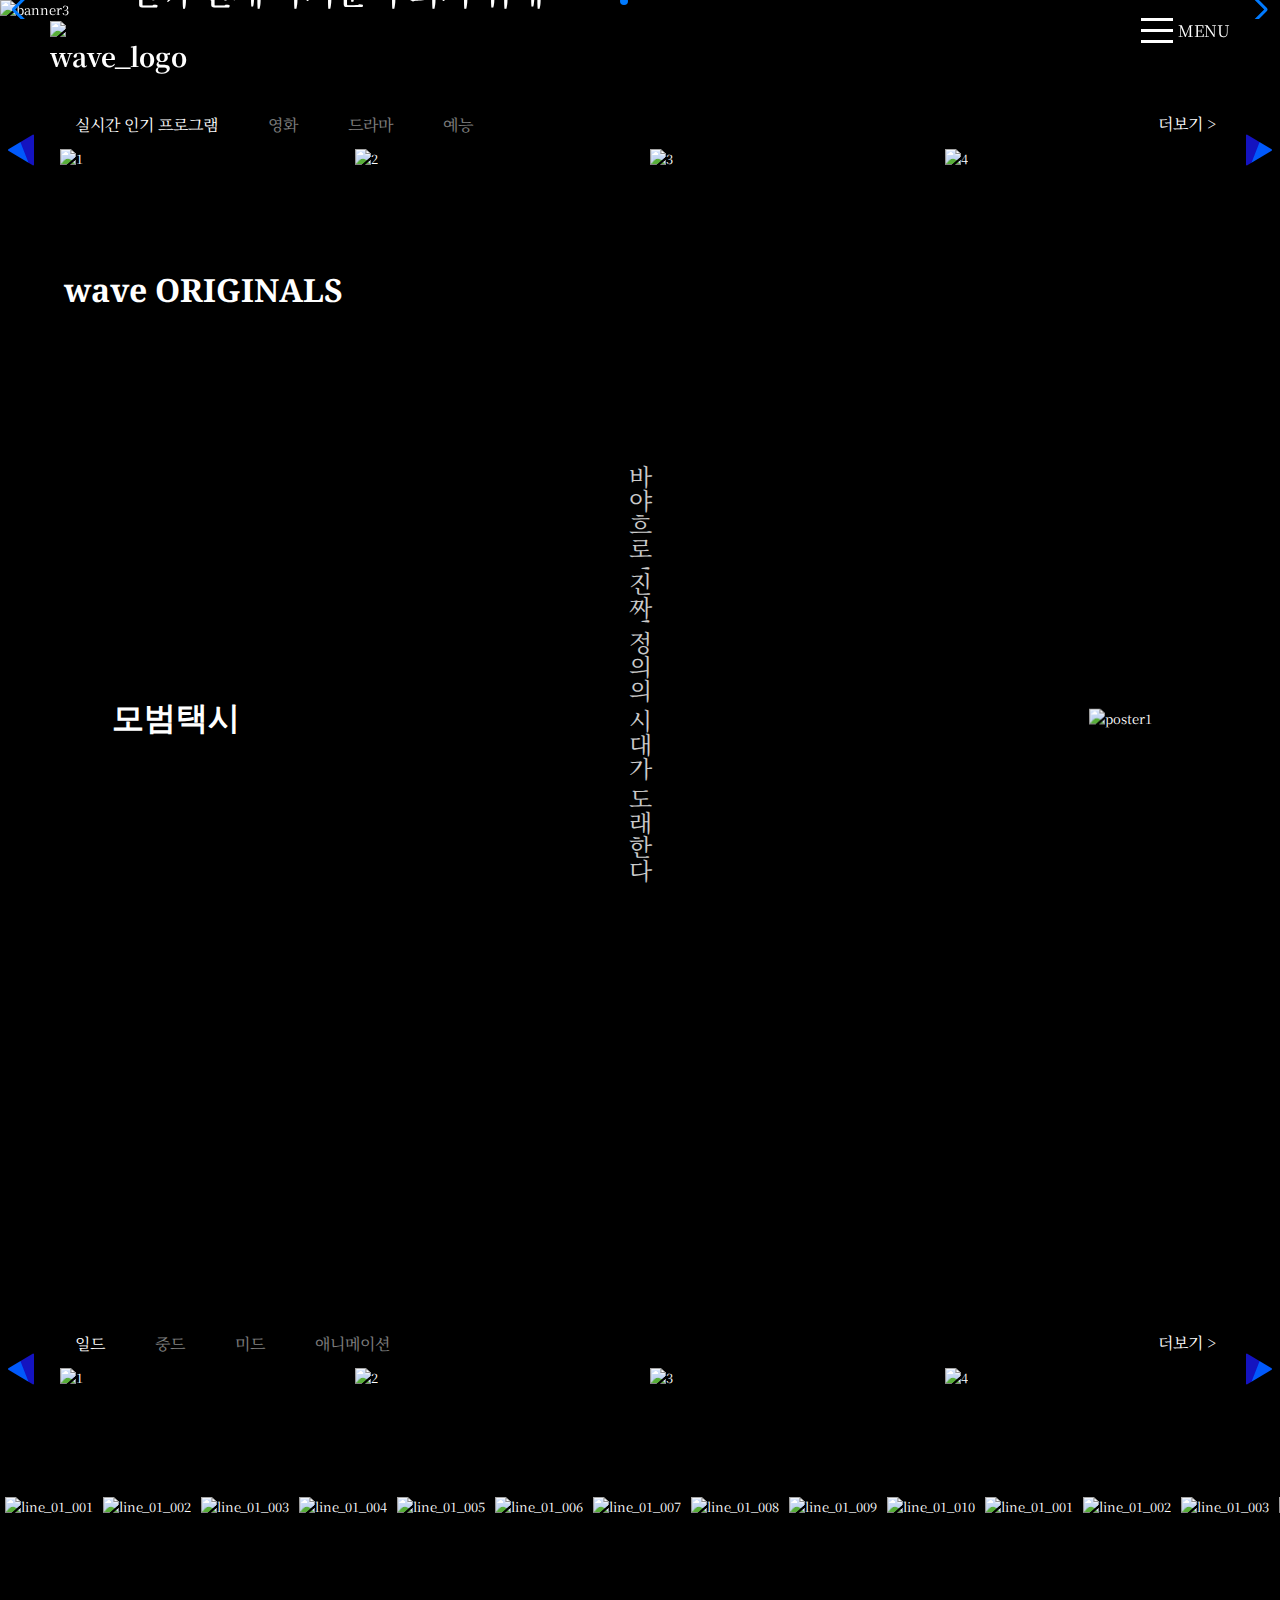
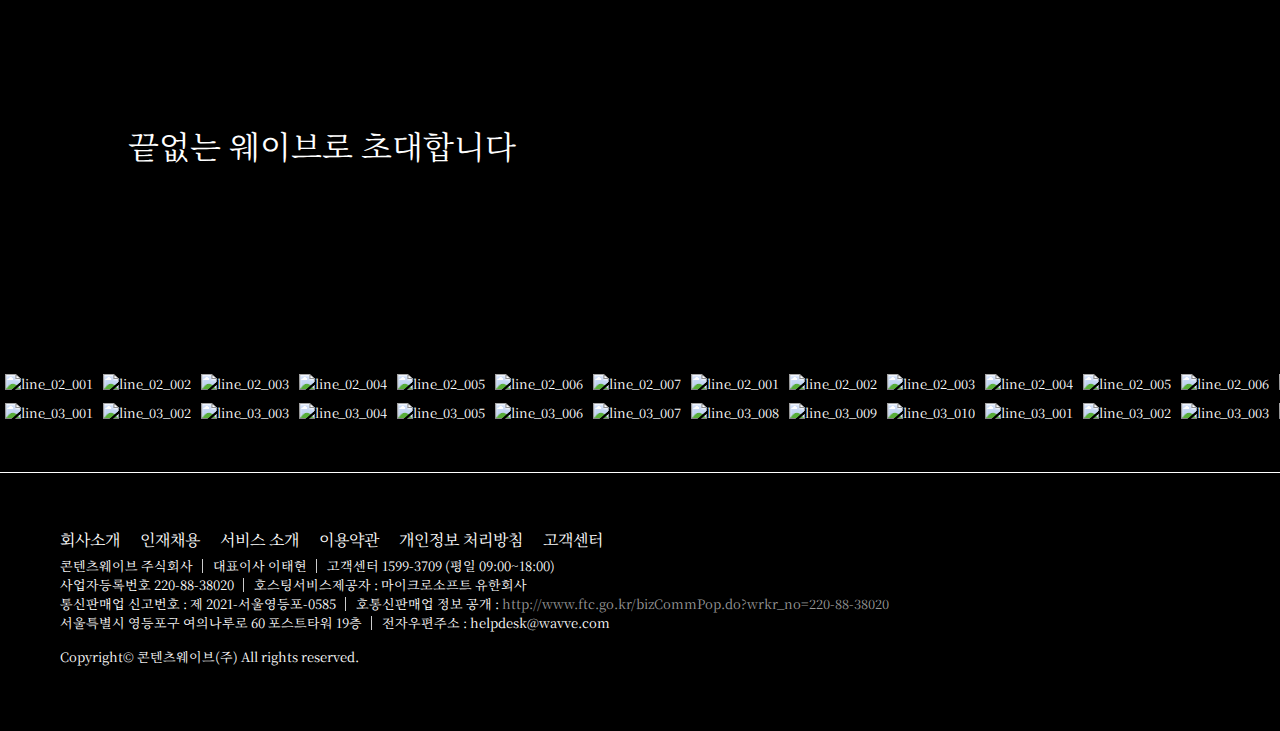
==== index.html @ a1920b97 "Add files via upload" ====
<!DOCTYPE html>
<html lang="en">

<head>
    <meta charset="UTF-8">
    <meta http-equiv="X-UA-Compatible" content="IE=edge">
    <meta name="viewport" content="width=device-width, initial-scale=1.0">
    <title>wave</title>

    <link href="https://fonts.googleapis.com/css2?family=Noto+Serif+KR:wght@200;300;400;500;600;700;900&display=swap"
        rel="stylesheet">
    <link href="https://fonts.googleapis.com/css2?family=Noto+Serif:ital,wght@0,400;0,700;1,400;1,700&display=swap"
        rel="stylesheet">

    <link rel="stylesheet" href="css/common.css">
    <link rel="stylesheet" href="css/swiper-bundle.css">
    <link rel="stylesheet" href="css/style.css">
    
    <script src="js/jquery-3.6.0.min.js"></script>
    <script src="js/swiper-bundle.js"></script>
    <script src="js/TweenMax.min.js"></script>
    <script src="js/imagesloaded.pkgd.min.js"></script>
    <script src="js/CSSPlugin.min.js"></script>
    <script src="js/TextPlugin.min.js"></script>
    <script src="js/rotateBanner.js"></script>
    <script src="js/infiniteslidev2.js"></script>
    <script src="js/parallax.js"></script>
    <script src="js/script.js"></script>
</head>

<body>
    <div class="hdr"></div>
    <div id="mainBanner">
        <div class="swiper mySwiper">
            <div class="swiper-wrapper">
                <div class="swiper-slide">
                    <a href="sub_page.html"><img src="images/main_banner_001.jpg" alt="banner1"></a>
                    <div class="textBox">
                        <p>왕좌의 게임</p>
                        <p>HBO 최고 인기작</p>
                    </div>
                </div>
                <div class="swiper-slide">
                    <a href="sub_page.html"><img src="images/main_banner_002.jpg" alt="banner2"></a>
                    <div class="textBox">
                        <p>오늘의 웹툰</p>
                        <p>다이나믹한 오피스 라이프!</p>
                    </div>
                </div>
                <div class="swiper-slide">
                    <a href="sub_page.html"><img src="images/main_banner_003.jpg" alt="banner3"></a>
                    <div class="textBox">
                        <p>빅마우스</p>
                        <p>진짜 천재 사기꾼이 되기 위해</p>
                    </div>
                </div>
                <div class="swiper-slide">
                    <a href="sub_page.html"><img src="images/main_banner_004.jpg" alt="banner4"></a>
                    <div class="textBox">
                        <p>징크스의 연인</p>
                        <p>내가 본 미래, 반드시 바꿀거야</p>
                    </div>
                </div>
                <div class="swiper-slide">
                    <a href="sub_page.html"><img src="images/main_banner_005.jpg" alt="banner5"></a>
                    <div class="textBox">
                        <p>원피스</p>
                        <p>언젠가 전설이 될 이야기</p>
                    </div>
                </div>
                <div class="swiper-slide">
                    <a href="sub_page.html"><img src="images/main_banner_006.jpg" alt="banner6"></a>
                    <div class="textBox">
                        <p>반지의 제왕</p>
                        <p>장엄한 역사의 판타지</p>
                    </div>
                </div>
                <div class="swiper-slide">
                    <a href="sub_page.html"><img src="images/main_banner_007.jpg" alt="banner7"></a>
                    <div class="textBox">
                        <p>시그널 장기 미제 사건 수사반</p>
                        <p>한국 드라마의 일본 리메이크!</p>
                    </div>
                </div>
            </div>
            <div class="swiper-button-next"></div>
            <div class="swiper-button-prev"></div>
            <div class="swiper-pagination"></div>
        </div>
    </div>

    <div id="container">
        <div class="section1">
            <ul class="sectionTab">
                <li class="active"><a href="#void">실시간 인기 프로그램</a></li>
                <li><a href="#void">영화</a></li>
                <li><a href="#void">드라마</a></li>
                <li><a href="#void">예능</a></li>
            </ul>
            <div class="groupSlideWrap">
                <div class="groupSlide">
                    <div class="active"><a href="#void"><img src="images/live_001.jpg" alt="1"></a></div>
                    <div><a href="#void"><img src="images/live_002.jpg" alt="2"></a></div>
                    <div><a href="#void"><img src="images/live_003.jpg" alt="3"></a></div>
                    <div><a href="#void"><img src="images/live_004.jpg" alt="4"></a></div>
                    <div><a href="#void"><img src="images/movie_001.jpg" alt="5"></a></div>
                    <div><a href="#void"><img src="images/movie_002.jpg" alt="6"></a></div>
                    <div><a href="#void"><img src="images/movie_003.jpg" alt="7"></a></div>
                    <div><a href="#void"><img src="images/movie_004.jpg" alt="8"></a></div>
                    <div><a href="#void"><img src="images/drama_001.jpg" alt="9"></a></div>
                    <div><a href="#void"><img src="images/drama_002.jpg" alt="10"></a></div>
                    <div><a href="#void"><img src="images/drama_003.jpg" alt="11"></a></div>
                    <div><a href="#void"><img src="images/drama_004.jpg" alt="12"></a></div>
                    <div><a href="#void"><img src="images/variety_001.jpg" alt="13"></a></div>
                    <div><a href="#void"><img src="images/variety_002.jpg" alt="14"></a></div>
                    <div><a href="#void"><img src="images/variety_003.jpg" alt="15"></a></div>
                    <div><a href="#void"><img src="images/variety_004.jpg" alt="16"></a></div>
                </div>
            </div>
            <div class="btnWrap">
                <div class="prevBtn"><a href="#void"><img src="icon/left_arrow.png" alt="left"></a></div>
                <div class="nextBtn"><a href="#void"><img src="icon/right_arrow.png" alt="right"></a></div>
            </div>
            <a href="#void">더보기 &gt</a>
        </div>

        <div class="originalsWrap">
            <h2>wave ORIGINALS</h2>
            <ul class="navigation">
                <li class="navigation-item active">
                    <span class="rotate-holder"></span>
                    <span class="background-holder"
                        style="background-image: url(images/waveori_poster_001.jpg);"></span>
                </li>
                <li class="navigation-item">
                    <span class="rotate-holder"></span>
                    <span class="background-holder"
                        style="background-image: url(images/waveori_poster_002.jpg);"></span>
                </li>
                <li class="navigation-item">
                    <span class="rotate-holder"></span>
                    <span class="background-holder"
                        style="background-image: url(images/waveori_poster_003.jpg);"></span>
                </li>
                <li class="navigation-item">
                    <span class="rotate-holder"></span>
                    <span class="background-holder"
                        style="background-image: url(images/waveori_poster_004.jpg);"></span>
                </li>
                <li class="navigation-item">
                    <span class="rotate-holder"></span>
                    <span class="background-holder"
                        style="background-image: url(images/waveori_poster_005.jpg);"></span>
                </li>
                <li class="navigation-item">
                    <span class="rotate-holder"></span>
                    <span class="background-holder"
                        style="background-image: url(images/waveori_poster_006.jpg);"></span>
                </li>
                <li class="navigation-item">
                    <span class="rotate-holder"></span>
                    <span class="background-holder"
                        style="background-image: url(images/waveori_poster_007.jpg);"></span>
                </li>
                <li class="navigation-item">
                    <span class="rotate-holder"></span>
                    <span class="background-holder"
                        style="background-image: url(images/waveori_poster_008.jpg);"></span>
                </li>
                <li class="navigation-item">
                    <span class="rotate-holder"></span>
                    <span class="background-holder"
                        style="background-image: url(images/waveori_poster_009.jpg);"></span>
                </li>
            </ul>

            <div class="detail">

                <div class="detail-item active">
                    <div class="headline">모범택시</div>
                    <div class="background"
                        style="background-image: url(images/waveori_background_001.jpg); height: 100vh;">
                    </div>
                    <div class="poster"><a href="#void"><img src="images/waveori_poster_001.jpg" alt="poster1"></a>
                    </div>
                    <p>바야흐로 '진짜' 정의의 시대가 도래한다</p>
                </div>
                <div class="detail-item">
                    <div class="headline">검은태양</div>
                    <div class="background" style="background-image: url(images/waveori_background_002.jpg);"></div>
                    <div class="poster"><a href="#void"><img src="images/waveori_poster_002.jpg" alt="poster1"></a>
                    </div>
                    <p>지워진 요원 감춰진 진실</p>
                </div>
                <div class="detail-item">
                    <div class="headline">경찰수업</div>
                    <div class="background" style="background-image: url(images/waveori_background_003.jpg);"></div>
                    <div class="poster"><a href="#void"><img src="images/waveori_poster_003.jpg" alt="poster1"></a>
                    </div>
                    <p>우리 다 그럴 때가 있었어 그러니까 괜찮아</p>
                </div>
                <div class="detail-item">
                    <div class="headline">유 레이즈 미 업</div>
                    <div class="background" style="background-image: url(images/waveori_background_004.jpg);"></div>
                    <div class="poster"><a href="#void"><img src="images/waveori_poster_004.jpg" alt="poster1"></a>
                    </div>
                    <p>우여곡절 끝에 인생의 주인공으로 우뚝 서는 섹시 발랄 코미디 드라마</p>
                </div>
                <div class="detail-item">
                    <div class="headline">원더우먼</div>
                    <div class="background" style="background-image: url(images/waveori_background_005.jpg);"></div>
                    <div class="poster"><a href="#void"><img src="images/waveori_poster_005.jpg" alt="poster1"></a>
                    </div>
                    <p>비리 검사에서 하루 아침에 재벌 상속녀로 인생체인지</p>
                </div>
                <div class="detail-item">
                    <div class="headline">엉클</div>
                    <div class="background" style="background-image: url(images/waveori_background_006.jpg);"></div>
                    <div class="poster"><a href="#void"><img src="images/waveori_poster_006.jpg" alt="poster1"></a>
                    </div>
                    <p>나의 구원자 나의 슈퍼맨 나의 삼촌이야기</p>
                </div>
                <div class="detail-item">
                    <div class="headline">꽃피면 달생각하고</div>
                    <div class="background" style="background-image: url(images/waveori_background_007.jpg);"></div>
                    <div class="poster"><a href="#void"><img src="images/waveori_poster_007.jpg" alt="poster1"></a>
                    </div>
                    <p>역사상 가장 강력한 금주령의 시대 밀주꾼을 단속하는 원칙주의 감찰과 술을 빚어 인생을 바꿔보려는 밀주꾼 여인의 아술아술 추격 로맨스</p>
                </div>
                <div class="detail-item">
                    <div class="headline">트레이서</div>
                    <div class="background" style="background-image: url(images/waveori_background_008.jpg);"></div>
                    <div class="poster"><a href="#void"><img src="images/waveori_poster_008.jpg" alt="poster1"></a>
                    </div>
                    <p>탈탈 털거나 박살내거나</p>
                </div>
                <div class="detail-item">
                    <div class="headline">악의 마음을 읽는 자들</div>
                    <div class="background" style="background-image: url(images/waveori_background_009.jpg);"></div>
                    <div class="poster"><a href="#void"><img src="images/waveori_poster_009.jpg" alt="poster1"></a>
                    </div>
                    <p>왜 범인이 아니라고 생각하셨습니까?</p>
                </div>
            </div>
        </div>

        <div class="section2">
            <ul class="sectionTab">
                <li class="active"><a href="#void">일드</a></li>
                <li><a href="#void">중드</a></li>
                <li><a href="#void">미드</a></li>
                <li><a href="#void">애니메이션</a></li>
            </ul>
            <div class="groupSlideWrap">
                <div class="groupSlide">
                    <div><a href="#void"><img src="images/jp_poster_001.jpg" alt="1"></a></div>
                    <div><a href="#void"><img src="images/jp_poster_002.jpg" alt="2"></a></div>
                    <div><a href="#void"><img src="images/jp_poster_003.jpg" alt="3"></a></div>
                    <div><a href="#void"><img src="images/jp_poster_004.jpg" alt="4"></a></div>
                    <div><a href="#void"><img src="images/ch_poster_001.jpg" alt="5"></a></div>
                    <div><a href="#void"><img src="images/ch_poster_002.jpg" alt="6"></a></div>
                    <div><a href="#void"><img src="images/ch_poster_003.jpg" alt="7"></a></div>
                    <div><a href="#void"><img src="images/ch_poster_004.jpg" alt="8"></a></div>
                    <div><a href="#void"><img src="images/us_poster_001.jpg" alt="9"></a></div>
                    <div><a href="#void"><img src="images/us_poster_002.jpg" alt="10"></a></div>
                    <div><a href="#void"><img src="images/us_poster_003.jpg" alt="11"></a></div>
                    <div><a href="#void"><img src="images/us_poster_004.jpg" alt="12"></a></div>
                    <div><a href="#void"><img src="images/ani_poster_001.jpg" alt="13"></a></div>
                    <div><a href="#void"><img src="images/ani_poster_002.jpg" alt="14"></a></div>
                    <div><a href="#void"><img src="images/ani_poster_003.jpg" alt="15"></a></div>
                    <div><a href="#void"><img src="images/ani_poster_004.jpg" alt="16"></a></div>
                </div>
            </div>
            <div class="btnWrap">
                <div class="prevBtn"><a href="#void"><img src="icon/left_arrow.png" alt="left"></a></div>
                <div class="nextBtn"><a href="#void"><img src="icon/right_arrow.png" alt="right"></a></div>
            </div>
            <a href="#void">더보기 &gt</a>
        </div>

        <div class="scrollBanner">
            <div class="lineWrap">
                <ul class="line1">
                    <li><img src="images/line_01_001.jpg" alt="line_01_001"></li>
                    <li><img src="images/line_01_002.jpg" alt="line_01_002"></li>
                    <li><img src="images/line_01_003.jpg" alt="line_01_003"></li>
                    <li><img src="images/line_01_004.jpg" alt="line_01_004"></li>
                    <li><img src="images/line_01_005.jpg" alt="line_01_005"></li>
                    <li><img src="images/line_01_006.jpg" alt="line_01_006"></li>
                    <li><img src="images/line_01_007.jpg" alt="line_01_007"></li>
                    <li><img src="images/line_01_008.jpg" alt="line_01_008"></li>
                    <li><img src="images/line_01_009.jpg" alt="line_01_009"></li>
                    <li><img src="images/line_01_010.jpg" alt="line_01_010"></li>
                </ul>
            </div>

            <div class="parallaxBanner" data-parallax="scroll" data-image-src="./images/parallax_background.jpg"><span>끝없는 웨이브로 초대합니다</span></div>
            <div class="lineWrap">
                <ul class="line2">
                    <li><img src="images/line_02_001.jpg" alt="line_02_001"></li>
                    <li><img src="images/line_02_002.jpg" alt="line_02_002"></li>
                    <li><img src="images/line_02_003.jpg" alt="line_02_003"></li>
                    <li><img src="images/line_02_004.jpg" alt="line_02_004"></li>
                    <li><img src="images/line_02_005.jpg" alt="line_02_005"></li>
                    <li><img src="images/line_02_006.jpg" alt="line_02_006"></li>
                    <li><img src="images/line_02_007.jpg" alt="line_02_007"></li>
                </ul>
            </div>
            <ul class="line3">
                <li><img src="images/line_03_001.jpg" alt="line_03_001"></li>
                <li><img src="images/line_03_002.jpg" alt="line_03_002"></li>
                <li><img src="images/line_03_003.jpg" alt="line_03_003"></li>
                <li><img src="images/line_03_004.jpg" alt="line_03_004"></li>
                <li><img src="images/line_03_005.jpg" alt="line_03_005"></li>
                <li><img src="images/line_03_006.jpg" alt="line_03_006"></li>
                <li><img src="images/line_03_007.jpg" alt="line_03_007"></li>
                <li><img src="images/line_03_008.jpg" alt="line_03_008"></li>
                <li><img src="images/line_03_009.jpg" alt="line_03_009"></li>
                <li><img src="images/line_03_010.jpg" alt="line_03_010"></li>
            </ul>
        </div>
    </div>

    <footer>
        <div class="innerBox">
            <ul class="ftTop">
                <li><a href="#void">회사소개</a></li>
                <li><a href="#void">인재채용</a></li>
                <li><a href="#void">서비스 소개</a></li>
                <li><a href="#void">이용약관</a></li>
                <li><a href="#void">개인정보 처리방침</a></li>
                <li><a href="#void">고객센터</a></li>
            </ul>
            <div class="ftBottom">
                <ul>
                    <li>콘텐츠웨이브 주식회사</li>
                    <li>대표이사 이태현</li>
                    <li>고객센터 1599-3709 (평일 09:00~18:00)</li>
                </ul>
                <ul>
                    <li>사업자등록번호 220-88-38020</li>
                    <li>호스팅서비스제공자 : 마이크로소프트 유한회사</li>
                </ul>
                <ul class="ulBlind">
                    <li>통신판매업 신고번호 : 제 2021-서울영등포-0585</li>
                    <li>호통신판매업 정보 공개 : <a href="#void">http://www.ftc.go.kr/bizCommPop.do?wrkr_no=220-88-38020</a></li>
                </ul>
                <ul>
                    <li>서울특별시 영등포구 여의나루로 60 포스트타워 19층</li>
                    <li>전자우편주소 : helpdesk@wavve.com</li>
                </ul>
                
            </div>
            <p>Copyright© 콘텐츠웨이브(주) All rights reserved.</p>
        </div>

    </footer>
</body>

</html>
---- css/common.css ----
/* 여백제거 */
*{
	margin: 0;
	padding: 0;
}
/* list */
li{
	list-style: none;
}
/* a */
a{
	text-decoration: none;
	color: #fff;
}
/* img */
img,
video,
iframe{
	vertical-align: top;
}
/* 기울기 */
address,i,em{
	font-style: normal;
}
/* cursor */
button,label{
	cursor: pointer;
}
/* blind */
.blind{
	position: absolute;
	top: -99999px;
}
/* body */
body{
	font-family: 'Noto Serif KR', sans-serif;
	font-size: 13px;
	color: #fff;
}
/* clearFix::after */
.clearFix::after{
	content: "";
	display: block;
	clear: both;
}
/* skip */
.skip>a{
	position: absolute;
	width: 100%;
	height: 50px;
	line-height: 50px;
	text-align: center;
	background: #333;
	color: white;
	font-size: 20px;
	top: -99999px;
}
.skip>a:focus{
	top: 0;
}	
/* 테이블 보더 사이의 틈을 합친다. */
table, th, td{
    border-collapse: collapse;
}
---- css/style.css ----
body {
    background: black;
    /* overflow-x: hidden; */
}

/* header**************************** */
header {
    position: fixed;
    display: flex;
    justify-content: space-between;
    align-items: center;
    width: 100vw;
    padding: 10px 50px;
    box-sizing: border-box;
    z-index: 100;
    /* background-color: blue; */
}

.logo {
    max-width: 111px;
    height: 20px;
    /* background-color: blueviolet; */
}

.logo img {
    width: 100%;
}

.ham {
    display: flex;
    align-items: center;
}

.ham>a {
    display: flex;
    align-items: center;
    /* background-color: skyblue; */
}

.ham>a>.hamBtn>span {
    display: block;
    width: 32px;
    height: 3px;
    margin: 8px 0;
    background: #fff;
    transition: 0.5s;
    box-shadow: 2px 2px 2px black;;
}

.ham>span {
    background-color: aqua;
}

.ham>.active>.hamBtn>span:first-child {
    transform: rotate(45deg) translateY(9px) translateX(9px);
}

.ham>.active>.hamBtn>span:nth-child(2) {
    opacity: 0;
}

.ham>.active>.hamBtn>span:last-child {
    transform: rotate(-45deg) translateY(-6px) translateX(7px);
}
.ham .hamText{
    padding-left: 5px;
}
.ham .hamText>span {
    color: white;
    font-size: 16px;
    text-shadow: 2px 2px 2px black;
}


/* nav****************************** */
nav {position: relative;}

nav.active>#nav {
    right: 0;
}
.eventImg{
    position: absolute;
    max-width: 230px;
    width: 100%;
    bottom: 10%;
    left: 50%;
    transform: translateX(-50%);
    z-index: 91;
}
.eventImg img{
    width: 100%;
}
#nav {
    position: fixed;
    top: 0;
    right: -100%;
    max-width: 400px;
    width: 100%;
    height: 100vh;
    padding-bottom: 300px;
    box-sizing: border-box;
    background: #1413c0;
    transition: 0.5s;
    z-index: 90;
}
#nav>ul{
    display: flex;
    flex-direction: column;
    justify-content: center;
    align-items: center;
    height: 100%;
}
#nav>ul>li {
    padding: 5px 0;
}
#nav>ul>li>a{
    display: block;
    font-size: 20px;
    font-weight: 700;
    color: #999;
    transition: 0.5s;
}
#nav>ul>li.active>a{
    color: #fff;
}
.bg{
    position: fixed;
    top: 0;
    right: 0;
    width: 0%;
    height: 100vh;
    background: rgba(0, 0, 0, 0.6);
    z-index: 50;
    transition: 0.5s;
}
.bg.active{
    /* height: 100vh; */
    width: 100%;
}
/* #mainBanner*********************** */
#mainBanner{
    position: relative;
    margin-bottom: 80px;
}
.swiper {
    width: 100%;
    height: 100%;
}

.mySwiper .swiper-slide {
    /* max-width: 1920px; */
}

.mySwiper .swiper-slide img {
    display: block;
    width: 100%;
    height: 100%;
    object-fit: cover;
}
.mySwiper .textBox{
    position: absolute;
    bottom: 20%;
    left: 10%;
}
.mySwiper .textBox>p{
    color: white;
    font-size: 2.604166666666667vw;
    font-weight: 600;
}
/* #container****************************** */
/* .section1 */
.section1,
.section2{
    position: relative;
    max-width: 1280px;
    height: 100%;
    padding: 0 50px;
    margin: 0 auto;
    margin-bottom: 100px;
    /* background-color: blue; */
}
.sectionTab{
    position: relative;
    display: flex;
    height: 50px;
    left: 25px;
    align-items: center;
}
.sectionTab>li{
    margin-right: 50px;
    opacity: 0.5;
    transition: 0.5s;
}
.sectionTab>li>a{
    display: block;
    font-size: 16px;
    text-shadow: 2px 2px 2px black;
}
.sectionTab>li.active{
    opacity: 1;
}
.groupSlideWrap{
    /* position: relative; */
    /* background-color: aqua; */
    /* width: calc(100% / 2); */
    /* height: 35.15625vw; */
    /* margin: 0 auto; */
    overflow: hidden;
}
.groupSlide{
    display: flex;
    justify-content: space-around;
    /* position: absolute;
    left: 0; */
    /* width:400%; */
    /* margin-left: -100%; */
}
.groupSlide>div{
    /* display: flex;
    justify-content: center; */
    width: calc(100% / 20);
    padding: 0 10px;
    box-sizing: border-box;
}
.groupSlide>div img{
    width: 100%;
}
.section1>.btnWrap>div,
.section2>.btnWrap>div{
    position: absolute;
    max-width: 32px;
    padding: 0 5px;
    top: 50%;
}
.section1>.btnWrap>div img,
.section2>.btnWrap>div img{
    width: 100%;
}
.section1>.btnWrap>.nextBtn,
.section2>.btnWrap>.nextBtn{
    right:0;
}
.section1>.btnWrap>.prevBtn,
.section2>.btnWrap>.prevBtn{
    left: 0;
}
.section1>a,
.section2>a{
    display: block;
    position: absolute;
    top:0;
    right: 5%;
    line-height: 50px;
    font-size: 16px;
    text-shadow: 2px 2px 2px black;
}

/* .originalsWrap */


.originalsWrap {
    position: relative;
    display: block;
    width: 100%;
    height: 100vh;
    margin: 0 auto;
    visibility: hidden;
    overflow: hidden;
    margin-bottom: 150px;
}
.originalsWrap>h2{
    position: absolute;
    visibility: visible;
    top: 0;
    left: 5%;
    font-family: 'Noto Serif', serif;
    font-size: 32px;
    color: #fff;
    z-index: 10;
}
.originalsWrap ul.navigation {
    position: absolute;
    display: block;
    width: 640px;
    height: 640px;
    padding: 0;
    margin: 0;
    left: -270px;
    top: 50%;
    margin-top: -320px;
    z-index: 10;
}

.originalsWrap ul.navigation li.navigation-item {
    position: absolute;
    display: inline-block;
    overflow: hidden;
    width: 120px;
    height: 120px;
    padding: 10px;
    text-align: center;
    cursor: pointer;
    border-radius: 50%;
    transition: border 0.6s ease-in-out;
}

.originalsWrap ul.navigation li.navigation-item .rotate-holder {
    position: fixed;
    display: block;
    width: 0;
    height: 0;
    left: -9999px;
    top: -9999px;
}

.originalsWrap ul.navigation li.navigation-item .background-holder {
    position: absolute;
    display: block;
    width: 100%;
    height: 100%;
    top: 0;
    right: 0;
    bottom: 0;
    left: 0;
    border-radius: 50%;
    background-repeat: no-repeat;
    background-position: center center;
    background-size: cover;
    opacity: 1;
    visibility: visible;
    transition: opacity 0.6s ease-in-out, visibility 0.6s ease-in-out;
}

.originalsWrap ul.navigation li.navigation-item:hover .background-holder {
    opacity: 0.75;
}

.originalsWrap ul.navigation li.navigation-item.active .background-holder {
    opacity: 0;
    visibility: hidden;
}

.originalsWrap .detail {
    position: absolute;
    display: block;
    width: 100%;
    height: 100%;
    top: 0;
    right: 0;
    bottom: 0;
    left: 0;
    z-index: 8;
}

.originalsWrap .detail .detail-item {
    position: absolute;
    display: block;
    width: 100%;
    height: 100%;
    top: 0;
    right: 0;
    bottom: 0;
    left: 0;
    opacity: 0;
    visibility: hidden;
    transition: opacity 0.3s ease-in-out, visibility 0.3s ease-in-out;
}
.originalsWrap .detail .detail-item .poster{
    position: absolute;
    max-width: 400px;
    /* height: 810px; */
    top: 50%;
    right: 10%;
    transform: translateY(-50%);
    z-index: 10;
}
.originalsWrap .detail .detail-item .poster img{
    width: 100%;
}
.originalsWrap .detail .detail-item p {
    position: absolute;
    left: 50%;
    top: 45%;
    transform: translate(-50%, -50%);
    font-size: 24px;
    writing-mode: vertical-lr;
    color: #fff;
    opacity: 0.8;
    text-shadow: 2px 2px 2px black;
    word-break: keep-all;
    line-height: 50px;
    z-index: 10;
    
}
.originalsWrap .detail .detail-item .headline {
    position: absolute;
    display: block;
    width: 100%;
    max-width: calc(100% - 480px);
    height: 126px;
    top: 50%;
    left: 50%;
    transform: translate(-50%, -50%);
    overflow: visible;
    white-space: nowrap;
    box-sizing: border-box;
    z-index: 2;
}

.originalsWrap .detail .detail-item .headline .letter {
    font-family: 'Oswald', sans-serif;
    position: relative;
    display: inline-block;
    opacity: 0;
    visibility: hidden;
    color: #FFFFFF;
    font-size: 60px;
    line-height: 110px;
    font-weight: 900;
    font-kerning: none;
    white-space: nowrap;
    box-sizing: border-box;
    text-transform: uppercase;
}

.originalsWrap .detail .detail-item .background {
    position: absolute;
    display: block;
    width: 100%;
    width: calc(100% + 100px);
    height: 100%;
    height: calc(100% + 100px);
    top: 0;
    right: 0;
    bottom: 0;
    left: 0;
    overflow: visible;
    background-repeat: no-repeat;
    background-position: center center;
    background-size: cover;
    z-index: 1;
}

.originalsWrap .detail .detail-item .background::before {
    content: "";
    background: linear-gradient(to right, black 0%, rgba(0, 0, 0, 0) 90%);
    position: absolute;
    display: block;
    width: 100%;
    height: 100%;
    top: 0;
    right: 0;
    bottom: 0;
    left: 0;
    z-index: 2;

}

.originalsWrap .detail .detail-item.active {
    opacity: 1;
    visibility: visible;
}

/* .scrollBanner */
.lineWrap{
    padding: 10px 0;
    background: black;
}
.line1>li,
.line3>li{
    max-width: 188px;
    padding: 0 5px;
}
.line1>li>img,
.line2>li>img,
.line3>li>img{
    width: 100%;
}
.parallaxBanner{
    position: relative;
    /* width: 100%; */
    min-height: 438px;
    background: transparent;
}
.parallaxBanner span{
    position: absolute;
    top: 50%;
    left: 10%;
    transform: translateY(-50%);
    font-size: 32px;
    color: #fff;
    text-shadow: 1px 1px 2px black;
}
.line2>li{
    max-width: 300px;
    padding: 0 5px;
}

/* footer */
footer{
    margin-top: 50px;
    padding: 50px 0;
    border-top: 1px solid #fff;
}
footer>.innerBox{
    max-width: 1200px;
    margin: 0 auto;
    
    padding: 0 20px;
    box-sizing: border-box;
    /* background-color: #999; */
}
.ftTop{
    display: flex;
}
.ftTop>li{
    padding: 5px 20px 5px 0;
}
.ftTop>li>a{
    display: block;
    font-size: 16px;
}
.ftBottom ul{
    display: flex;
    /* padding: 2px 0; */
}
.ftBottom ul>li{
    position: relative;
    padding-right: 10px;
    margin-right: 10px;
}
.ftBottom ul>li::after{
    content: "";
    display: block;
    position: absolute;
    top: 50%;
    right: 0;
    transform: translateY(-50%);
    height: 14px;
    width: 1px;
    background: #fff;
    opacity: 0.8;
}
.ftBottom ul>li:last-child::after{
    display: none;
}
.ftBottom a{
    color: #999;
}
footer p{
    padding: 15px 0;
}
/* sub_page.html ****************************/

#subWrap{
    position: relative;
    width: 100%;
    height: 100vh;
    background-image: url(../images/season_8.jpg);
    background-repeat: no-repeat;
    background-size: cover;
    background-attachment: fixed;
    background-position: center center;
    overflow: hidden;
}
.subTop>.leftBox{
    position: absolute;
    left: 5%;
    top: 15%;
    max-width: 600px;
    padding: 20px;
    box-sizing: border-box;
    /* background-color: antiquewhite; */
}
.subTop>.leftBox>.movieInfo{
    display: flex;
    align-items: center;
}
.subTop>.leftBox>.movieInfo>span{
    font-family: 'Noto Serif', serif;
    font-size: 18px;
    text-shadow: 2px 2px 2px rgba(0,0,0,0.6);
    margin-right: 15px;
}
.subTop>.leftBox>.movieInfo>div{
    width: 35px;
    height: 25px;
    border: 1px solid rgba(255,255,255,0.5);
    background: rgba(0, 0, 0, 0.4);
    text-align: center;
    margin-right: 10px;
}
.subTop>.leftBox>.movieInfo>div>span{
    font-family: 'Noto Serif', serif;
    font-size: 14px;
    line-height: 25px;
}
.subTop>.leftBox>p{
    padding: 15px 0;
    font-family: 'Noto Serif', serif;
    font-size: 64px;
    text-shadow: 2px 2px 3px rgba(0, 0, 0, 0.6);
}
.subTop>.leftBox>.titleInfo{
    max-width: 400px;
    height: 220px;
    padding: 15px;
    box-sizing: border-box;
    background: rgba(0, 0, 0, 0.2);
}
.subTop>.leftBox>.titleInfo>p{
    font-size: 13px;
    word-break: keep-all;
    text-shadow: 2px 2px 3px black;
}
.subTop>.leftBox>.btnWrap{
    max-width: 400px;
    width: 100%;
    padding: 15px 0;
    display: flex;
    justify-content: space-evenly;
}
.subTop>.leftBox>.btnWrap>.favoritesBtn>a{
    display: block;
    width: 120px;
    line-height: 40px;
    border-radius: 10px;
    font-size: 14px;
    text-align: center;
    text-shadow: 2px 2px 3px rgba(0, 0, 0, 0.6);
    background: rgba(0, 0, 0, 0.5);
}
.subTop>.leftBox>.btnWrap>.watchBtn{
    position: relative;
    width: 120px;
    text-align: center;
}
.subTop>.leftBox>.btnWrap>.watchBtn>a{
    display: block;
}
.subTop>.leftBox>.btnWrap>.watchBtn>a>img{
    width: 100%;
}
.subTop>.leftBox>.btnWrap>.watchBtn>a>span{
    position: absolute;
    width: 100%;
    top: 50%;
    left: 50%;
    transform: translate(-50%, -50%);
    font-size: 14px;
    text-shadow: 2px 2px 3px rgba(0, 0, 0, 0.6);
}
.subTop>.movieLogo{
    position: absolute;
    right: 10%;
    top: 50%;
    transform: translateY(-50%);
    max-width: 400px;
}
.subTop>.movieLogo>img{
    width: 100%;
}

.subBottom{
    position: relative;
    
    /* position: absolute; */
    top: 70%;
    left: 50%;
    transform: translateX(-50%);
    max-width: 1400px;
    /* width: 100%; */
    padding: 0 30px;
    /* margin: 0 auto; */
    /* margin-top: 650px; */
    
    /* background-color: antiquewhite; */
}
.subBottom>h2{
    font-family: 'Noto Serif', serif;
    text-shadow: 2px 2px 3px rgba(0, 0, 0, 1);
    position: absolute;
    left: 35px;
    top: -30px;
}
.subslideWrap{
    overflow: hidden;
}
.subSlide{
    display: flex;
    justify-content: space-around;
    width: 175%;
    /* margin-left: calc(-100% / 4); */
}
.subSlide>div{
    position: relative;
    width: calc(100% / 7);
    padding: 10px;
    box-sizing: border-box;
}
.subSlide>div img.seasonBanner{
    width: 100%;
    filter: grayscale(100%);
    box-shadow: 0px 0px 0px black;
    transition: 0.5s;
}
.subSlide>div.active img.seasonBanner{
    filter: grayscale(0%);
    box-shadow: 3px 3px 5px black;
}
.subSlide>div img.palyBtn{
    opacity: 0;
    width: 32px;
    position: absolute;
    top: 50%;
    left: 50%;
    transform: translate(-50%, -50%);
    transition: 0.5s;
}
.subSlide>div.active img.palyBtn{
    opacity: 1;
}
.subSlide>div span{
    position: absolute;
    top: 10%;
    left: 5%;
    font-family: 'Noto Serif KR', serif;
    font-size: 14px;
    text-shadow: 2px 2px 3px rgba(0, 0, 0, 1);
}
.subBottom>.subBtnWrap>div{
    position: absolute;
    top: 50%;
    transform: translateY(-50%);
    max-width: 32px;
    /* background-color: aquamarine; */
}
.subBottom>.subBtnWrap>div img{
    width: 100%;
}
.subBottom>.subBtnWrap>.leftBtn{
    left: 0;
}
.subBottom>.subBtnWrap>.rightBtn{
    right: 0;
}
/* responsive */
@media screen and (max-width: 1280px){
    .originalsWrap .detail .detail-item .poster{
        max-width: 31.25vw;
    }
    .originalsWrap .detail .detail-item .headline {
        height: 32px;
        left: 40%;
        z-index: 11;
    }
    .originalsWrap .detail .detail-item .headline .letter{
        font-size: 32px;
        line-height: 32px;
    }
}

@media screen and (max-width: 1024px) {
    #mainBanner{
        margin-bottom: 50px;
    }
    .originalsWrap ul.navigation {
        width: 480px;
        height: 480px;
        left: -200px;
        margin-top: -240px;
    }
    
    .originalsWrap ul.navigation li.navigation-item {
        width: 80px;
        height: 80px;
    }
    .originalsWrap .detail .detail-item p{
        display: none;
    }
    .ftBottom ul>li{
        font-size: 12px;
        word-break: keep-all;
    }
    .ftBottom ul{
        display: block;
    }
    .ftBottom ul>li::after{
        display: none;
    }
    .swiper-button-next,
    .swiper-button-prev{
        transform: scale(0.5);
    }


    .subTop>.movieLogo{
        right: 5%;
        max-width: 39.0625vw;
    }
    .subSlide{
        width: 350%;
    }
}
@media screen and (max-width: 840px){
    .subTop>.leftBox{
        /* position: absolute; */
        left: 50%;
        top: 15%;
        transform: translateX(-50%);
        max-width: 600px;
        width: 100%;
    }

    .subTop>.leftBox>.titleInfo,
    .subTop>.leftBox>.btnWrap{
        margin: 0 auto;
    }
    .subTop>.movieLogo{
        display: none;
    }

}
@media screen and (max-width: 768px){
    #nav {
        max-width: initial;
        width: 100%;
        height: 100vh;
    }
}
@media screen and (max-width: 640px) {
    .sectionTab>li{
        margin-right: 20px;
    }
    .sectionTab>li>a{
        font-size: 12px;
    }
    .section1>a,
    .section2>a{
        font-size: 12px;
    }
    .ham{
        transform: scale(0.7);
    }
    #nav>li>a{
        display: block;
        font-size: 12px;
    }

    .originalsWrap ul.navigation {
        left: -280px;
    }
    .originalsWrap .detail .detail-item .headline{
        left: 25%;
    }
    .originalsWrap .detail .detail-item .poster{
        max-width: 37vw;
    }

    .ftTop>li>a{
        font-size: 12px;
    }
    .ftTop>li{
        padding: 5px 10px 5px 0;
    }
    .ftBottom .ulBlind{
        display: none;
    }
    .subTop>.leftBox{
        top: 10%;
    }
    .subBottom{
        top: 62%;
    }
    .subBottom>h2{
        font-size: 16px;
        /* left: 100px; */
    }
    .subSlide{
        width: 700%;
    }

    .subSlide>div span{
        /* left: 120px; */
    }
    .subBottom>.subBtnWrap>.rightBtn{
        right: 5px;
    }
    .subBottom>.subBtnWrap>.leftBtn{
        left: 5px;
    }
    .subTop>.leftBox>p{
        font-size: 10vw;
    }
}

@media screen and (max-width: 480px){
    .sectionTab{
        left: 0px;
    }
    .sectionTab>li{
        margin-right: 10px;
    }
    .sectionTab>li>a{
        font-size: 11px;
    }
    .section1>a,
    .section2>a{
        font-size: 11px;
    }
    .parallaxBanner span{
        font-size: 6.666666666666667vw;
    }
    .originalsWrap .detail .detail-item .headline .letter{
        font-size: 6.666666666666667vw;
    }
    .ftTop>li:nth-child(1){
        display: none;
    }
    .ftTop>li:nth-child(3){
        display: none;
    }
    .ftTop>li:nth-child(4){
        display: none;
    }

    .subTop>.leftBox>.titleInfo>p{
        font-size: 12px;
    }
}
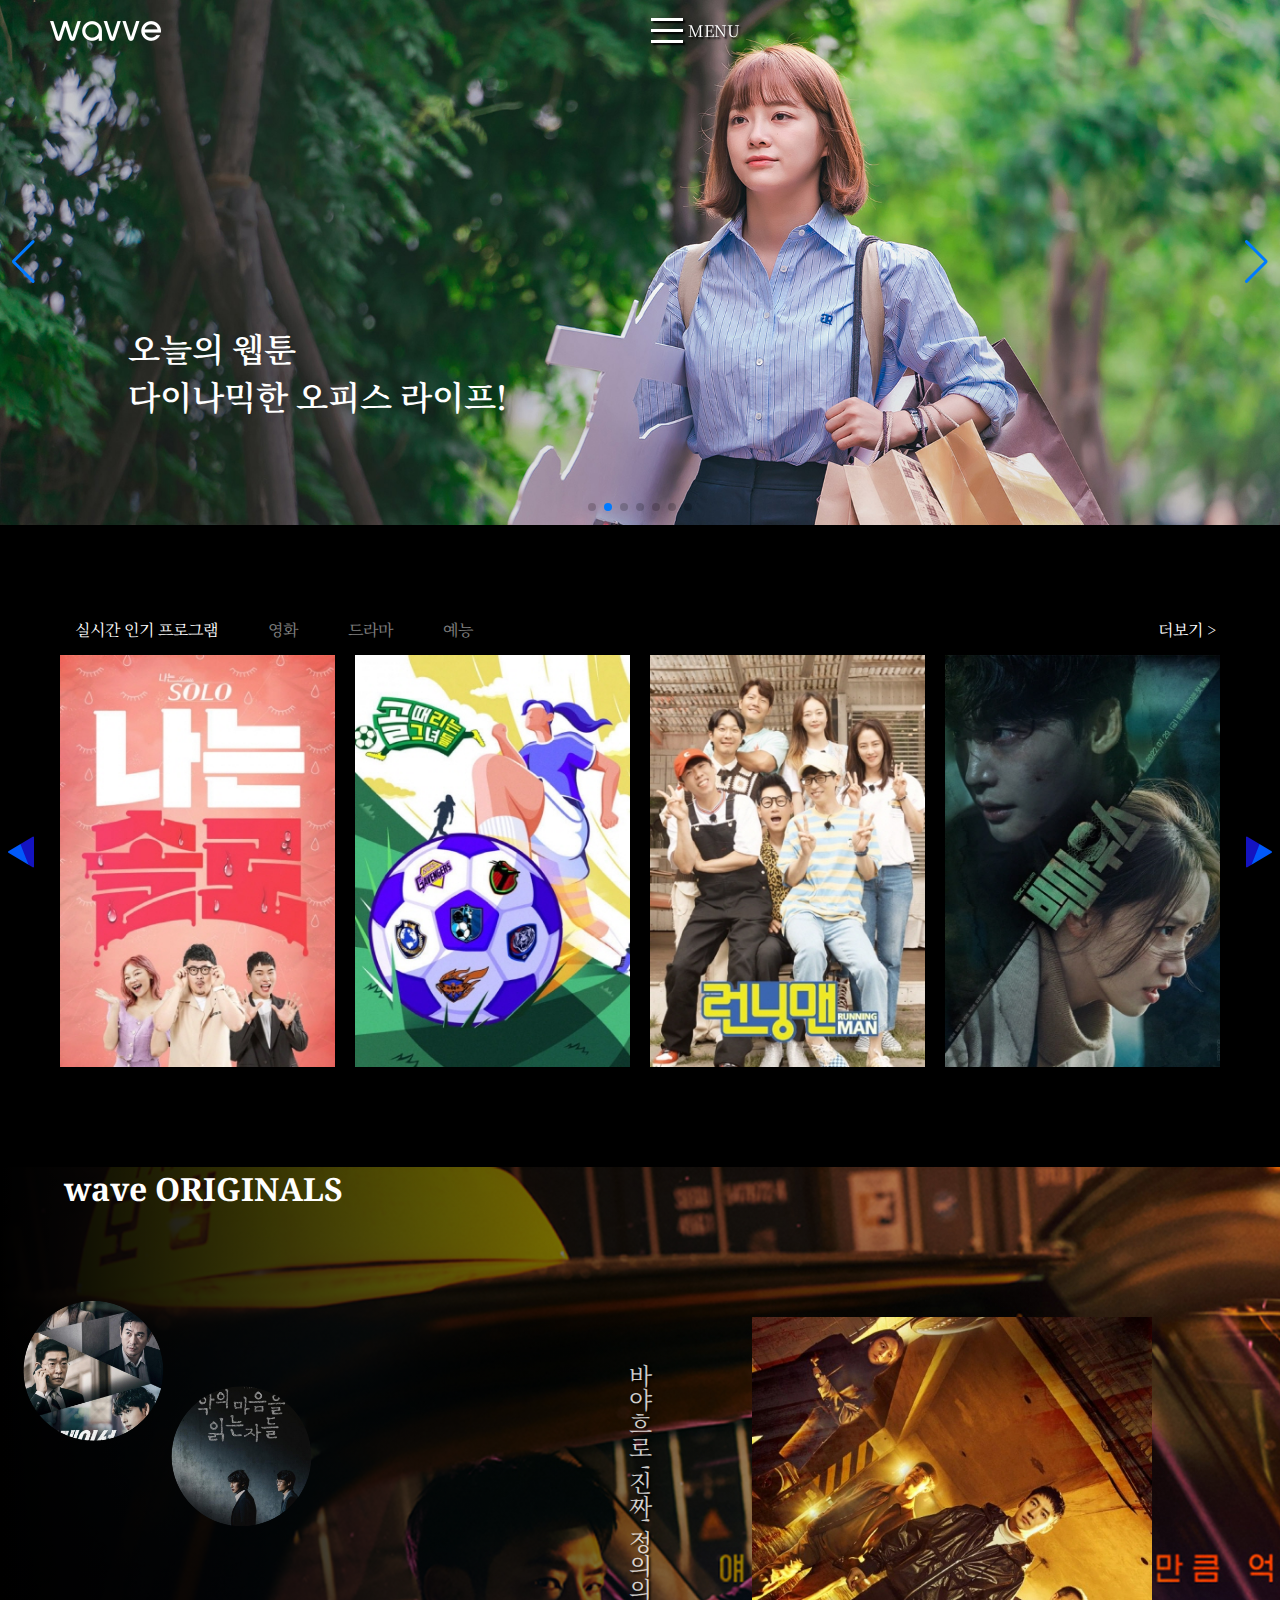
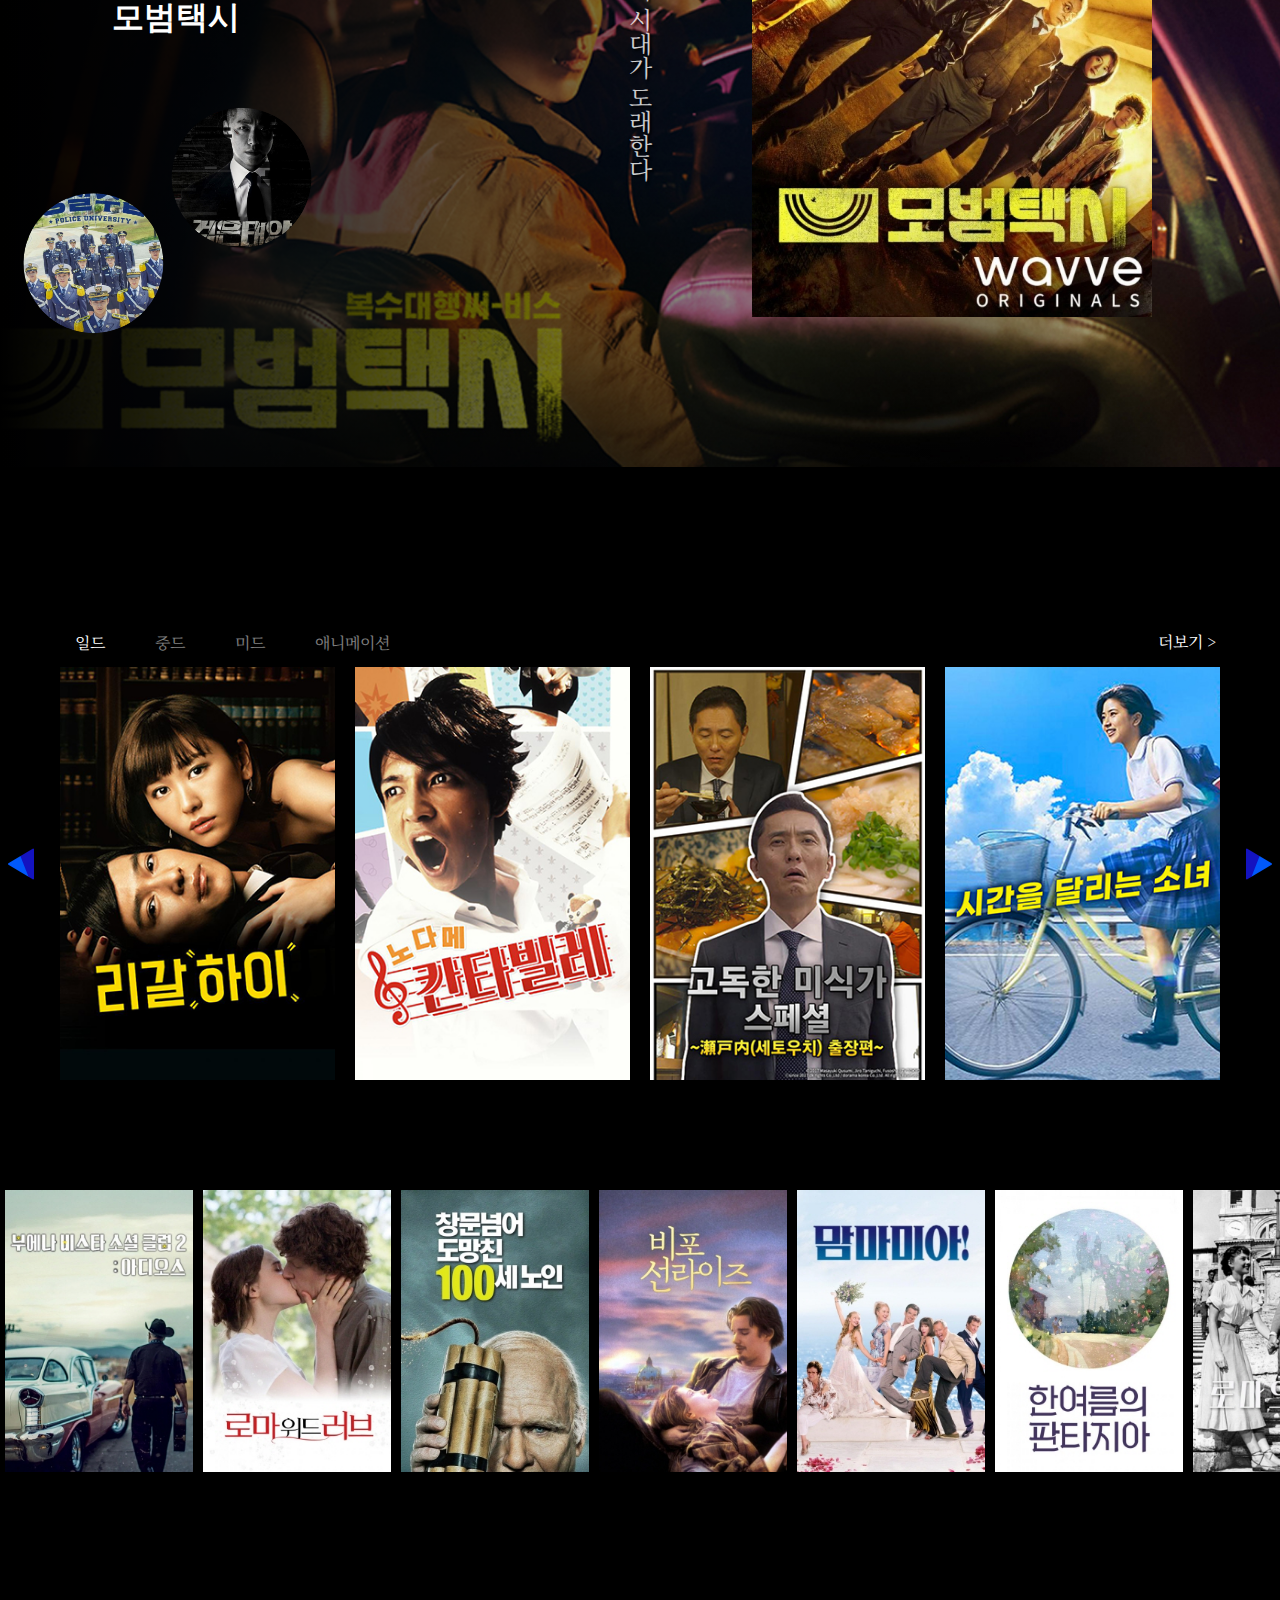
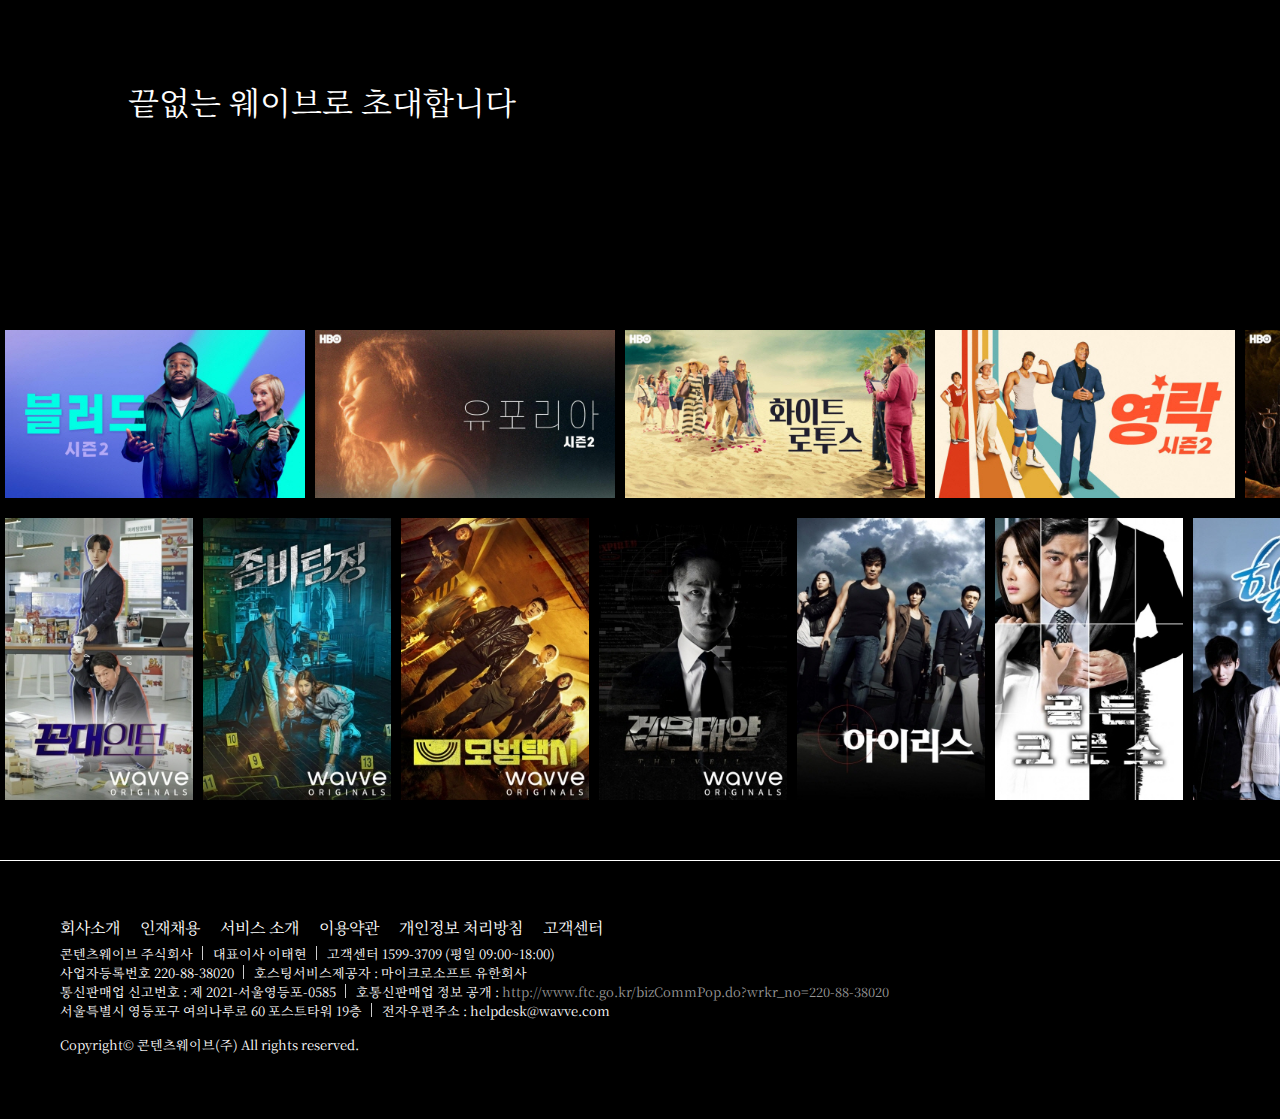
==== commit 73709856: "Add files via upload" ====
--- a/index.html
+++ b/index.html
@@ -306,18 +306,21 @@
                     <li><img src="images/line_02_007.jpg" alt="line_02_007"></li>
                 </ul>
             </div>
-            <ul class="line3">
-                <li><img src="images/line_03_001.jpg" alt="line_03_001"></li>
-                <li><img src="images/line_03_002.jpg" alt="line_03_002"></li>
-                <li><img src="images/line_03_003.jpg" alt="line_03_003"></li>
-                <li><img src="images/line_03_004.jpg" alt="line_03_004"></li>
-                <li><img src="images/line_03_005.jpg" alt="line_03_005"></li>
-                <li><img src="images/line_03_006.jpg" alt="line_03_006"></li>
-                <li><img src="images/line_03_007.jpg" alt="line_03_007"></li>
-                <li><img src="images/line_03_008.jpg" alt="line_03_008"></li>
-                <li><img src="images/line_03_009.jpg" alt="line_03_009"></li>
-                <li><img src="images/line_03_010.jpg" alt="line_03_010"></li>
-            </ul>
+            <div class="lineWrap">
+                <ul class="line3">
+                    <li><img src="images/line_03_001.jpg" alt="line_03_001"></li>
+                    <li><img src="images/line_03_002.jpg" alt="line_03_002"></li>
+                    <li><img src="images/line_03_003.jpg" alt="line_03_003"></li>
+                    <li><img src="images/line_03_004.jpg" alt="line_03_004"></li>
+                    <li><img src="images/line_03_005.jpg" alt="line_03_005"></li>
+                    <li><img src="images/line_03_006.jpg" alt="line_03_006"></li>
+                    <li><img src="images/line_03_007.jpg" alt="line_03_007"></li>
+                    <li><img src="images/line_03_008.jpg" alt="line_03_008"></li>
+                    <li><img src="images/line_03_009.jpg" alt="line_03_009"></li>
+                    <li><img src="images/line_03_010.jpg" alt="line_03_010"></li>
+                </ul>
+            </div>
+
         </div>
     </div>
 
--- a/css/style.css
+++ b/css/style.css
@@ -115,7 +115,7 @@
 }
 #nav>ul>li>a{
     display: block;
-    font-size: 20px;
+    font-size: 18px;
     font-weight: 700;
     color: #999;
     transition: 0.5s;
@@ -556,7 +556,7 @@
     position: relative;
     width: 100%;
     height: 100vh;
-    background-image: url(../images/season_8.jpg);
+    background-image: url(../images/sub_background.jpg);
     background-repeat: no-repeat;
     background-size: cover;
     background-attachment: fixed;
@@ -566,7 +566,7 @@
 .subTop>.leftBox{
     position: absolute;
     left: 5%;
-    top: 15%;
+    top: 10%;
     max-width: 600px;
     padding: 20px;
     box-sizing: border-box;
@@ -746,6 +746,7 @@
 }
 /* responsive */
 @media screen and (max-width: 1280px){
+
     .originalsWrap .detail .detail-item .poster{
         max-width: 31.25vw;
     }
@@ -792,7 +793,6 @@
     .swiper-button-prev{
         transform: scale(0.5);
     }
-
 
     .subTop>.movieLogo{
         right: 5%;
@@ -822,10 +822,23 @@
 
 }
 @media screen and (max-width: 768px){
+    header{
+        padding: 5px 10px;
+    }
+    .ham{
+        transform: scale(0.7);
+    }
     #nav {
         max-width: initial;
         width: 100%;
         height: 100vh;
+        padding-bottom: 300px;
+    }
+    #nav>ul>li>a{
+        font-size: 14px;
+    }
+    .eventImg{
+        max-width: 180px;
     }
 }
 @media screen and (max-width: 640px) {
@@ -839,13 +852,7 @@
     .section2>a{
         font-size: 12px;
     }
-    .ham{
-        transform: scale(0.7);
-    }
-    #nav>li>a{
-        display: block;
-        font-size: 12px;
-    }
+
 
     .originalsWrap ul.navigation {
         left: -280px;
@@ -867,22 +874,37 @@
         display: none;
     }
     .subTop>.leftBox{
-        top: 10%;
+        top: 5%;
+    }
+    .subTop>.leftBox>.movieInfo>span{
+        font-size: 14px;
+    }
+    .subTop>.leftBox>.movieInfo>div{
+        width: 35px;
+        height: 18px;
+    }
+    .subTop>.leftBox>.movieInfo>div>span{
+        font-size: 12px;
+        line-height: 18px;
+    }
+    .subTop>.leftBox>p{
+        padding: 0;
+    }
+    .subTop>.leftBox>.btnWrap{
+        padding: 5px 0;
     }
     .subBottom{
         top: 62%;
     }
     .subBottom>h2{
         font-size: 16px;
+        top: -15px;
         /* left: 100px; */
     }
     .subSlide{
         width: 700%;
     }
 
-    .subSlide>div span{
-        /* left: 120px; */
-    }
     .subBottom>.subBtnWrap>.rightBtn{
         right: 5px;
     }
